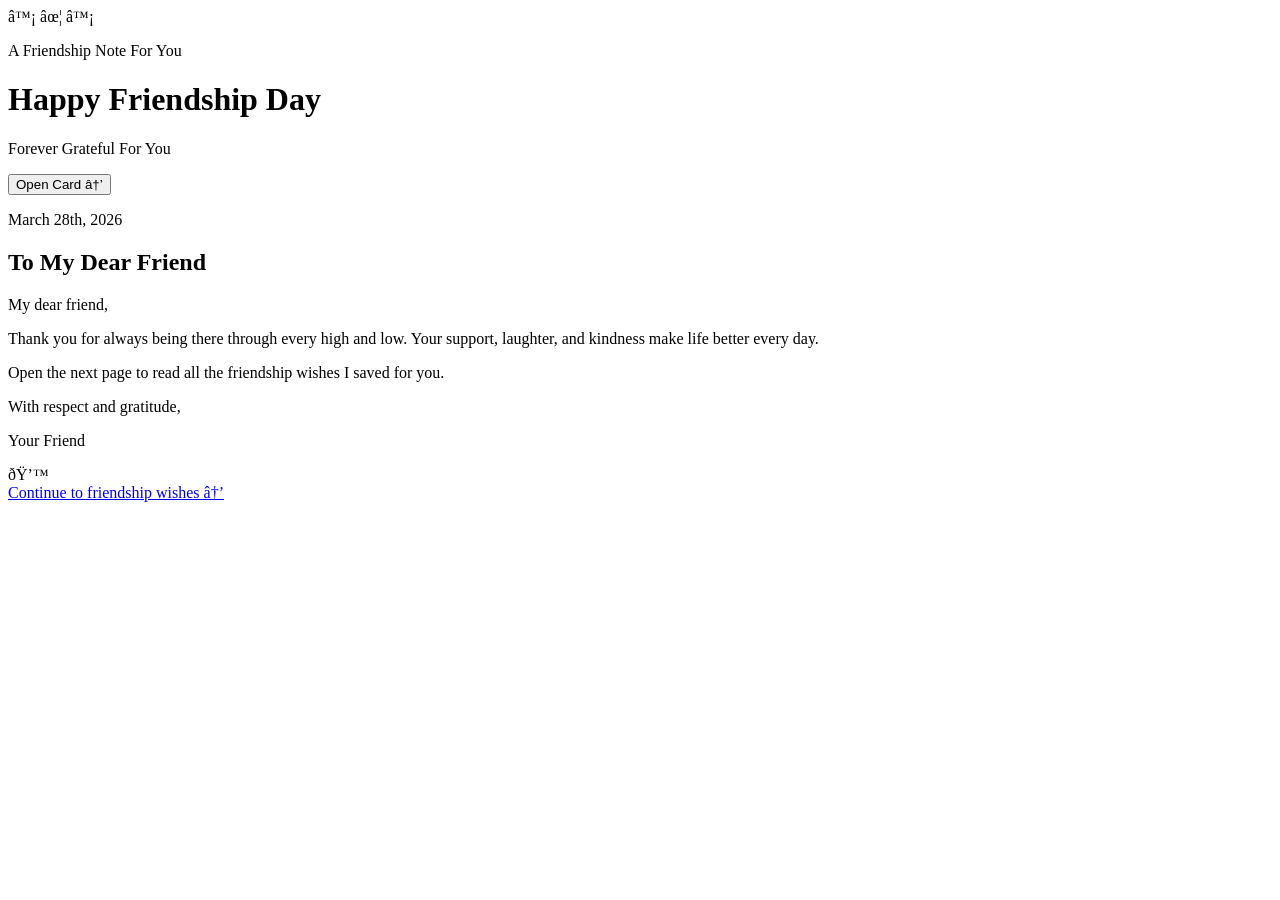
==== index.html @ 9c3d0e50 "Set wish lock date to March 28, 2026" ====
﻿<!DOCTYPE html>
<html lang="en">

<head>
    <meta charset="UTF-8">
    <meta name="viewport" content="width=device-width, initial-scale=1.0">
    <title>Friendship Wishes</title>
    <link rel="stylesheet" href="styles.css">
    <link href="https://fonts.googleapis.com/css2?family=Dancing+Script:wght@400;600;700&family=Caveat:wght@400;600&family=Playfair+Display:wght@400;600&display=swap" rel="stylesheet">
</head>

<body>
    <div class="minimal-bg"></div>
    <div class="floating-elements" id="floatingElements"></div>

    <main class="home-container">
        <div class="countdown-wrapper" id="countdownWrapper">
            <div class="countdown-card">
                <div class="countdown-header">
                    <span class="countdown-icon">ðŸ¤</span>
                    <h2 class="countdown-title">Friendship Wishes Unlock Soon</h2>
                    <p class="countdown-subtitle">Your friendship card opens in...</p>
                </div>

                <div class="countdown-timer" id="countdownTimer">
                    <div class="time-block">
                        <span class="time-value" id="days">00</span>
                        <span class="time-label">Days</span>
                    </div>
                    <div class="time-separator">:</div>
                    <div class="time-block">
                        <span class="time-value" id="hours">00</span>
                        <span class="time-label">Hours</span>
                    </div>
                    <div class="time-separator">:</div>
                    <div class="time-block">
                        <span class="time-value" id="minutes">00</span>
                        <span class="time-label">Minutes</span>
                    </div>
                    <div class="time-separator">:</div>
                    <div class="time-block">
                        <span class="time-value" id="seconds">00</span>
                        <span class="time-label">Seconds</span>
                    </div>
                </div>

                <p class="countdown-message">The friendship card will be revealed on<br><strong>March 28th, 2026</strong></p>
            </div>
        </div>

        <div class="card-wrapper" id="cardWrapper" style="display: none;">
            <div class="greeting-card" id="greetingCard">
                <div class="card-front">
                    <div class="card-decoration">
                        <span class="deco-heart">â™¡</span>
                        <span class="deco-star">âœ¦</span>
                        <span class="deco-heart small">â™¡</span>
                    </div>
                    <div class="card-content">
                        <p class="card-label">A Friendship Note For You</p>
                        <h1 class="card-title">Happy Friendship Day</h1>
                        <p class="card-subtitle">Forever Grateful For You</p>
                    </div>
                    <button class="open-button" id="openButton">
                        <span>Open Card</span>
                        <span class="arrow">â†’</span>
                    </button>
                </div>

                <div class="card-inside" id="cardInside">
                    <div class="inside-content">
                        <div class="message-header">
                            <p class="message-date">March 28th, 2026</p>
                            <h2 class="message-title">To My Dear Friend</h2>
                        </div>
                        <div class="message-body">
                            <p>My dear friend,</p>
                            <p>Thank you for always being there through every high and low. Your support, laughter, and kindness make life better every day.</p>
                            <p>Open the next page to read all the friendship wishes I saved for you.</p>
                        </div>
                        <div class="message-footer">
                            <p>With respect and gratitude,</p>
                            <p class="signature">Your Friend</p>
                        </div>
                    </div>
                </div>
            </div>
        </div>

        <div class="rose-container">
            <div class="rose">
                <div class="rose-bud">ðŸ’™</div>
                <div class="rose-stem"></div>
                <div class="rose-leaf leaf-left"></div>
                <div class="rose-leaf leaf-right"></div>
            </div>
        </div>

        <div class="next-hint" id="nextHint">
            <a href="wishes.html" class="continue-link">Continue to friendship wishes â†’</a>
        </div>
    </main>

    <script src="floating-animation.js"></script>
    <script src="script.js"></script>
</body>

</html>
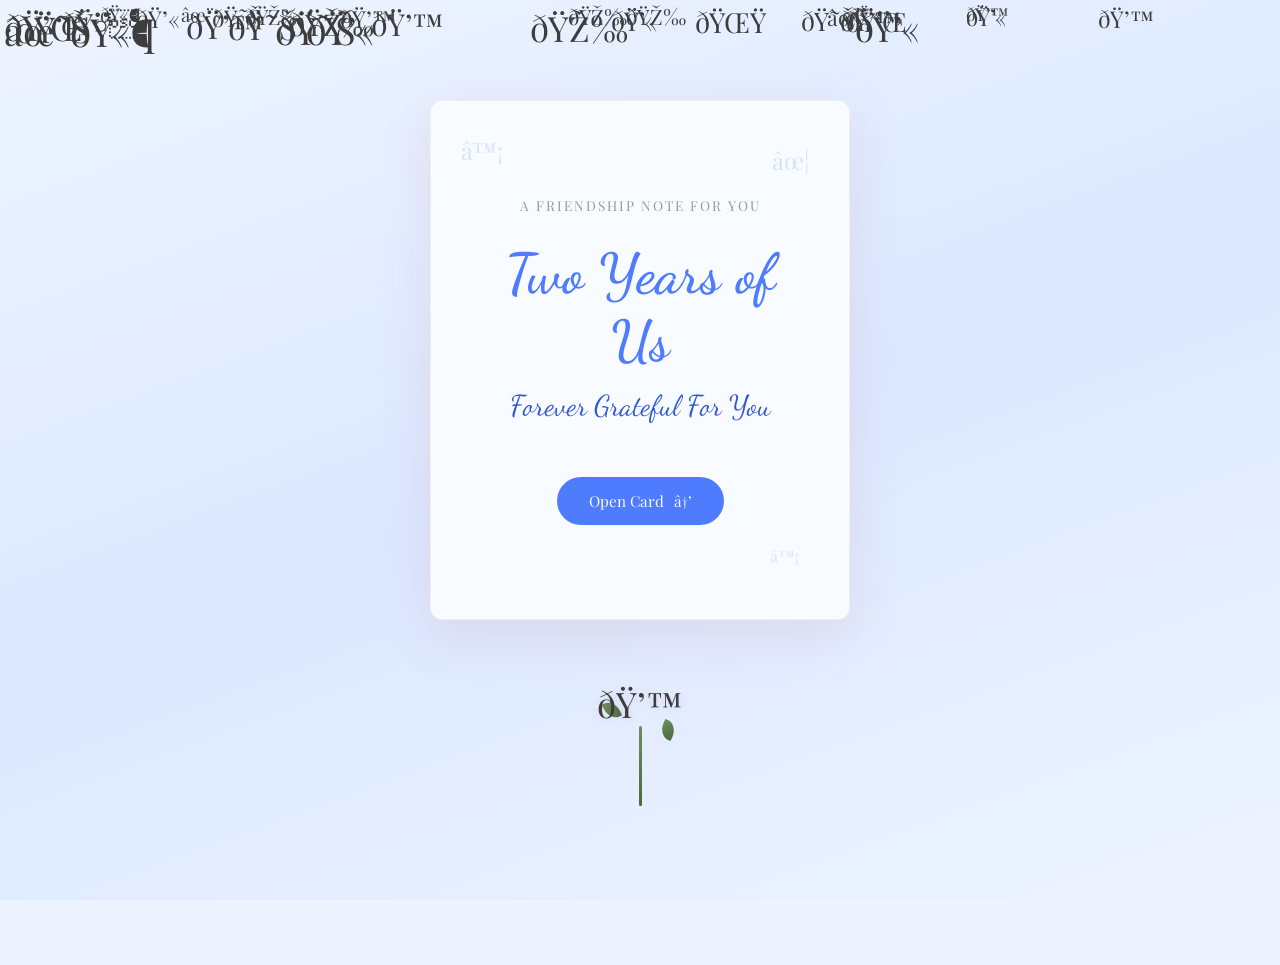
==== commit 943343bc: "Update heading to Two Years of Us and sync friendship wish content" ====
--- a/index.html
+++ b/index.html
@@ -58,7 +58,7 @@
                     </div>
                     <div class="card-content">
                         <p class="card-label">A Friendship Note For You</p>
-                        <h1 class="card-title">Happy Friendship Day</h1>
+                        <h1 class="card-title">Two Years of Us</h1>
                         <p class="card-subtitle">Forever Grateful For You</p>
                     </div>
                     <button class="open-button" id="openButton">
--- a/styles.css
+++ b/styles.css
@@ -0,0 +1,1088 @@
+﻿* {
+    margin: 0;
+    padding: 0;
+    box-sizing: border-box;
+}
+
+/* â•â•â•â•â•â•â•â•â•â•â•â•â•â•â•â•â•â•â•â•â•â•â•â•â•â•â•â•â•â•â•â•â•â•â•â•â•â•â•â•â•â•â•â•â•â•â•â•â•â•â•â•â•â•â•â•â•â•â•â•â•â•â•
+   DESIGN SYSTEM: Rose Gold & Cream - Modern Classical
+   â•â•â•â•â•â•â•â•â•â•â•â•â•â•â•â•â•â•â•â•â•â•â•â•â•â•â•â•â•â•â•â•â•â•â•â•â•â•â•â•â•â•â•â•â•â•â•â•â•â•â•â•â•â•â•â•â•â•â•â•â•â•â• */
+:root {
+    /* Primary Palette */
+    --rose-gold: #4f7cff;
+    --rose-gold-light: #8fb0ff;
+    --rose-gold-dark: #2f57d6;
+
+    /* Neutral Palette */
+    --cream: #eef4ff;
+    --cream-dark: #dce8ff;
+    --warm-white: #f8fbff;
+
+    /* Text Colors */
+    --text-primary: #3d3d3d;
+    --text-secondary: #6b6b6b;
+    --text-muted: #9a9a9a;
+
+    /* Accent */
+    --gold-accent: #59c3c3;
+
+    /* Shadows */
+    --shadow-soft: 0 4px 20px rgba(183, 110, 121, 0.08);
+    --shadow-medium: 0 8px 30px rgba(183, 110, 121, 0.12);
+    --shadow-strong: 0 15px 50px rgba(183, 110, 121, 0.15);
+}
+
+body {
+    font-family: 'Playfair Display', Georgia, serif;
+    min-height: 100vh;
+    background: var(--cream);
+    color: var(--text-primary);
+    overflow-x: hidden;
+    line-height: 1.6;
+}
+
+/* â•â•â•â•â•â•â•â•â•â•â•â•â•â•â•â•â•â•â•â•â•â•â•â•â•â•â•â•â•â•â•â•â•â•â•â•â•â•â•â•â•â•â•â•â•â•â•â•â•â•â•â•â•â•â•â•â•â•â•â•â•â•â•
+   BACKGROUND
+   â•â•â•â•â•â•â•â•â•â•â•â•â•â•â•â•â•â•â•â•â•â•â•â•â•â•â•â•â•â•â•â•â•â•â•â•â•â•â•â•â•â•â•â•â•â•â•â•â•â•â•â•â•â•â•â•â•â•â•â•â•â•â• */
+.minimal-bg {
+    position: fixed;
+    top: 0;
+    left: 0;
+    width: 100%;
+    height: 100%;
+    background: linear-gradient(160deg, var(--cream) 0%, var(--cream-dark) 50%, var(--cream) 100%);
+    z-index: 0;
+}
+
+/* â•â•â•â•â•â•â•â•â•â•â•â•â•â•â•â•â•â•â•â•â•â•â•â•â•â•â•â•â•â•â•â•â•â•â•â•â•â•â•â•â•â•â•â•â•â•â•â•â•â•â•â•â•â•â•â•â•â•â•â•â•â•â•
+   NAVIGATION
+   â•â•â•â•â•â•â•â•â•â•â•â•â•â•â•â•â•â•â•â•â•â•â•â•â•â•â•â•â•â•â•â•â•â•â•â•â•â•â•â•â•â•â•â•â•â•â•â•â•â•â•â•â•â•â•â•â•â•â•â•â•â•â• */
+.minimal-nav {
+    position: fixed;
+    top: 30px;
+    right: 30px;
+    z-index: 1000;
+    display: flex;
+    gap: 8px;
+    flex-wrap: wrap;
+    justify-content: flex-end;
+}
+
+.nav-item {
+    color: var(--text-secondary);
+    text-decoration: none;
+    font-size: 0.85rem;
+    font-weight: 500;
+    padding: 10px 20px;
+    border-radius: 30px;
+    background: var(--warm-white);
+    border: 1px solid rgba(183, 110, 121, 0.15);
+    transition: all 0.3s ease;
+    font-family: 'Playfair Display', serif;
+    letter-spacing: 0.5px;
+}
+
+.nav-item:hover {
+    color: var(--rose-gold);
+    border-color: var(--rose-gold-light);
+    transform: translateY(-2px);
+    box-shadow: var(--shadow-soft);
+}
+
+.nav-item.active {
+    background: var(--rose-gold);
+    color: var(--warm-white);
+    border-color: var(--rose-gold);
+}
+
+/* â•â•â•â•â•â•â•â•â•â•â•â•â•â•â•â•â•â•â•â•â•â•â•â•â•â•â•â•â•â•â•â•â•â•â•â•â•â•â•â•â•â•â•â•â•â•â•â•â•â•â•â•â•â•â•â•â•â•â•â•â•â•â•
+   HOME PAGE - GREETING CARD
+   â•â•â•â•â•â•â•â•â•â•â•â•â•â•â•â•â•â•â•â•â•â•â•â•â•â•â•â•â•â•â•â•â•â•â•â•â•â•â•â•â•â•â•â•â•â•â•â•â•â•â•â•â•â•â•â•â•â•â•â•â•â•â• */
+.home-container {
+    position: relative;
+    z-index: 1;
+    min-height: 100vh;
+    display: flex;
+    flex-direction: column;
+    align-items: center;
+    justify-content: center;
+    padding: 100px 20px 60px;
+}
+
+/* â•â•â•â•â•â•â•â•â•â•â•â•â•â•â•â•â•â•â•â•â•â•â•â•â•â•â•â•â•â•â•â•â•â•â•â•â•â•â•â•â•â•â•â•â•â•â•â•â•â•â•â•â•â•â•â•â•â•â•â•â•â•â•
+   COUNTDOWN TIMER
+   â•â•â•â•â•â•â•â•â•â•â•â•â•â•â•â•â•â•â•â•â•â•â•â•â•â•â•â•â•â•â•â•â•â•â•â•â•â•â•â•â•â•â•â•â•â•â•â•â•â•â•â•â•â•â•â•â•â•â•â•â•â•â• */
+.countdown-wrapper {
+    text-align: center;
+    margin-bottom: 2rem;
+}
+
+.countdown-card {
+    background: var(--warm-white);
+    border-radius: 16px;
+    padding: 3rem;
+    box-shadow: var(--shadow-strong);
+    border: 1px solid rgba(183, 110, 121, 0.1);
+    max-width: 500px;
+}
+
+.countdown-header {
+    margin-bottom: 2rem;
+}
+
+.countdown-icon {
+    font-size: 3rem;
+    display: block;
+    margin-bottom: 1rem;
+    animation: bounce 2s ease-in-out infinite;
+}
+
+@keyframes bounce {
+
+    0%,
+    100% {
+        transform: translateY(0);
+    }
+
+    50% {
+        transform: translateY(-10px);
+    }
+}
+
+.countdown-title {
+    font-family: 'Dancing Script', cursive;
+    font-size: 2.2rem;
+    color: var(--rose-gold);
+    margin-bottom: 0.5rem;
+}
+
+.countdown-subtitle {
+    font-size: 1rem;
+    color: var(--text-secondary);
+}
+
+.countdown-timer {
+    display: flex;
+    justify-content: center;
+    align-items: center;
+    gap: 0.5rem;
+    margin: 2rem 0;
+}
+
+.time-block {
+    background: linear-gradient(135deg, var(--rose-gold) 0%, var(--rose-gold-dark) 100%);
+    border-radius: 12px;
+    padding: 1rem 1.2rem;
+    min-width: 70px;
+    text-align: center;
+}
+
+.time-value {
+    font-family: 'Playfair Display', serif;
+    font-size: 2rem;
+    font-weight: 600;
+    color: var(--warm-white);
+    display: block;
+    line-height: 1;
+}
+
+.time-label {
+    font-size: 0.7rem;
+    color: rgba(255, 255, 255, 0.8);
+    text-transform: uppercase;
+    letter-spacing: 1px;
+    margin-top: 0.3rem;
+    display: block;
+}
+
+.time-separator {
+    font-size: 2rem;
+    color: var(--rose-gold);
+    font-weight: 600;
+}
+
+.countdown-message {
+    font-size: 0.95rem;
+    color: var(--text-secondary);
+    line-height: 1.6;
+}
+
+.countdown-message strong {
+    color: var(--rose-gold);
+}
+
+/* Card reveal animation */
+.card-wrapper.revealed {
+    animation: revealCard 0.8s ease-out;
+}
+
+@keyframes revealCard {
+    from {
+        opacity: 0;
+        transform: scale(0.9) translateY(20px);
+    }
+
+    to {
+        opacity: 1;
+        transform: scale(1) translateY(0);
+    }
+}
+
+.card-wrapper {
+    perspective: 1500px;
+    margin-bottom: 2rem;
+}
+
+.greeting-card {
+    position: relative;
+    width: 420px;
+    height: 520px;
+    cursor: pointer;
+}
+
+/* Card Front */
+.card-front {
+    position: absolute;
+    width: 100%;
+    height: 100%;
+    background: var(--warm-white);
+    border-radius: 12px;
+    box-shadow: var(--shadow-strong);
+    display: flex;
+    flex-direction: column;
+    align-items: center;
+    justify-content: center;
+    padding: 3rem;
+    text-align: center;
+    transition: all 0.6s cubic-bezier(0.4, 0, 0.2, 1);
+    transform-origin: left center;
+    border: 1px solid rgba(183, 110, 121, 0.1);
+    z-index: 2;
+    backface-visibility: hidden;
+}
+
+.greeting-card.opened .card-front {
+    transform: rotateY(-160deg);
+    box-shadow: none;
+}
+
+/* Decorations */
+.card-decoration {
+    position: absolute;
+    top: 0;
+    left: 0;
+    right: 0;
+    bottom: 0;
+    pointer-events: none;
+    overflow: hidden;
+}
+
+.deco-heart,
+.deco-star {
+    position: absolute;
+    color: var(--rose-gold-light);
+    opacity: 0.3;
+    font-size: 1.5rem;
+}
+
+.deco-heart:first-child {
+    top: 30px;
+    left: 30px;
+    animation: float1 4s ease-in-out infinite;
+}
+
+.deco-star {
+    top: 40px;
+    right: 40px;
+    animation: float2 5s ease-in-out infinite 0.5s;
+}
+
+.deco-heart.small {
+    bottom: 50px;
+    right: 50px;
+    font-size: 1rem;
+    animation: float1 4s ease-in-out infinite 1s;
+}
+
+@keyframes float1 {
+
+    0%,
+    100% {
+        transform: translateY(0) rotate(0deg);
+    }
+
+    50% {
+        transform: translateY(-8px) rotate(5deg);
+    }
+}
+
+@keyframes float2 {
+
+    0%,
+    100% {
+        transform: translateY(0) rotate(0deg);
+    }
+
+    50% {
+        transform: translateY(-6px) rotate(-5deg);
+    }
+}
+
+/* Card Content */
+.card-content {
+    position: relative;
+    z-index: 1;
+}
+
+.card-label {
+    font-size: 0.85rem;
+    color: var(--text-muted);
+    text-transform: uppercase;
+    letter-spacing: 2px;
+    margin-bottom: 1.5rem;
+}
+
+.card-title {
+    font-family: 'Dancing Script', cursive;
+    font-size: 3.5rem;
+    color: var(--rose-gold);
+    font-weight: 600;
+    margin-bottom: 0.5rem;
+    line-height: 1.2;
+}
+
+.card-subtitle {
+    font-family: 'Dancing Script', cursive;
+    font-size: 1.8rem;
+    color: var(--rose-gold-dark);
+    margin-top: 0.5rem;
+}
+
+.open-button {
+    margin-top: 3rem;
+    padding: 14px 32px;
+    background: var(--rose-gold);
+    color: var(--warm-white);
+    border: none;
+    border-radius: 30px;
+    font-family: 'Playfair Display', serif;
+    font-size: 0.95rem;
+    cursor: pointer;
+    transition: all 0.3s ease;
+    display: flex;
+    align-items: center;
+    gap: 10px;
+}
+
+.open-button:hover {
+    background: var(--rose-gold-dark);
+    transform: translateY(-3px);
+    box-shadow: var(--shadow-medium);
+}
+
+.open-button .arrow {
+    transition: transform 0.3s ease;
+}
+
+.open-button:hover .arrow {
+    transform: translateX(5px);
+}
+
+/* Card Inside */
+.card-inside {
+    position: absolute;
+    width: 100%;
+    height: 100%;
+    background: linear-gradient(135deg, var(--warm-white) 0%, var(--cream) 100%);
+    border-radius: 12px;
+    box-shadow: var(--shadow-medium);
+    padding: 2.5rem;
+    opacity: 0;
+    visibility: hidden;
+    transition: all 0.5s ease 0.3s;
+    border: 1px solid rgba(183, 110, 121, 0.1);
+    z-index: 1;
+    overflow: hidden;
+}
+
+.greeting-card.opened .card-inside {
+    opacity: 1;
+    visibility: visible;
+}
+
+/* Left Side Decoration */
+.card-inside::before {
+    content: '';
+    position: absolute;
+    left: 0;
+    top: 0;
+    bottom: 0;
+    width: 60px;
+    background: linear-gradient(180deg, var(--rose-gold-light) 0%, var(--rose-gold) 50%, var(--rose-gold-light) 100%);
+    opacity: 0.15;
+}
+
+.card-inside::after {
+    content: '';
+    position: absolute;
+    left: 60px;
+    top: 30px;
+    bottom: 30px;
+    width: 1px;
+    background: var(--rose-gold-light);
+    opacity: 0.4;
+}
+
+.inside-content {
+    padding-left: 2.5rem;
+    height: 100%;
+    display: flex;
+    flex-direction: column;
+}
+
+.message-header {
+    margin-bottom: 1.5rem;
+}
+
+.message-date {
+    font-size: 0.85rem;
+    color: var(--rose-gold);
+    font-style: italic;
+    margin-bottom: 0.5rem;
+}
+
+.message-title {
+    font-family: 'Dancing Script', cursive;
+    font-size: 2.5rem;
+    color: var(--text-primary);
+    font-weight: 600;
+}
+
+.message-body {
+    flex: 1;
+}
+
+.message-body p {
+    font-family: 'Caveat', cursive;
+    font-size: 1.4rem;
+    color: var(--text-secondary);
+    margin-bottom: 1rem;
+    line-height: 1.7;
+}
+
+.message-footer {
+    margin-top: auto;
+    text-align: right;
+    padding-top: 1rem;
+    border-top: 1px solid rgba(183, 110, 121, 0.15);
+}
+
+.message-footer p {
+    font-size: 0.95rem;
+    color: var(--text-secondary);
+    margin-bottom: 0.3rem;
+}
+
+.message-footer .signature {
+    font-family: 'Dancing Script', cursive;
+    font-size: 1.5rem;
+    color: var(--rose-gold);
+    font-weight: 600;
+}
+
+/* â•â•â•â•â•â•â•â•â•â•â•â•â•â•â•â•â•â•â•â•â•â•â•â•â•â•â•â•â•â•â•â•â•â•â•â•â•â•â•â•â•â•â•â•â•â•â•â•â•â•â•â•â•â•â•â•â•â•â•â•â•â•â•
+   ROSE DECORATION
+   â•â•â•â•â•â•â•â•â•â•â•â•â•â•â•â•â•â•â•â•â•â•â•â•â•â•â•â•â•â•â•â•â•â•â•â•â•â•â•â•â•â•â•â•â•â•â•â•â•â•â•â•â•â•â•â•â•â•â•â•â•â•â• */
+.rose-container {
+    margin: 1.5rem 0;
+    display: flex;
+    justify-content: center;
+    animation: fadeInUp 0.8s ease-out 0.3s both;
+}
+
+.rose {
+    position: relative;
+    width: 50px;
+    height: 140px;
+    display: flex;
+    flex-direction: column;
+    align-items: center;
+}
+
+.rose-bud {
+    font-size: 2.2rem;
+    z-index: 2;
+    animation: gentleSway 4s ease-in-out infinite;
+    filter: drop-shadow(0 2px 4px rgba(183, 110, 121, 0.2));
+}
+
+.rose-stem {
+    width: 3px;
+    height: 80px;
+    background: linear-gradient(180deg, #6b8f5e 0%, #4a6b3d 100%);
+    border-radius: 2px;
+    margin-top: -6px;
+    position: relative;
+}
+
+.rose-leaf {
+    position: absolute;
+    width: 14px;
+    height: 18px;
+    background: linear-gradient(135deg, #6b8f5e 0%, #4a6b3d 100%);
+    border-radius: 0 80% 0 80%;
+}
+
+.leaf-left {
+    left: -10px;
+    top: 25px;
+    transform: rotate(-25deg);
+}
+
+.leaf-right {
+    right: -10px;
+    top: 45px;
+    transform: rotate(25deg);
+}
+
+@keyframes gentleSway {
+
+    0%,
+    100% {
+        transform: rotate(-2deg);
+    }
+
+    50% {
+        transform: rotate(2deg);
+    }
+}
+
+/* â•â•â•â•â•â•â•â•â•â•â•â•â•â•â•â•â•â•â•â•â•â•â•â•â•â•â•â•â•â•â•â•â•â•â•â•â•â•â•â•â•â•â•â•â•â•â•â•â•â•â•â•â•â•â•â•â•â•â•â•â•â•â•
+   BUTTONS & LINKS
+   â•â•â•â•â•â•â•â•â•â•â•â•â•â•â•â•â•â•â•â•â•â•â•â•â•â•â•â•â•â•â•â•â•â•â•â•â•â•â•â•â•â•â•â•â•â•â•â•â•â•â•â•â•â•â•â•â•â•â•â•â•â•â• */
+.next-hint {
+    text-align: center;
+    margin-top: 1rem;
+    opacity: 0;
+    visibility: hidden;
+    transition: all 0.5s ease;
+}
+
+.next-hint.visible {
+    opacity: 1;
+    visibility: visible;
+}
+
+.continue-link,
+.next-button,
+.home-button,
+.bouquet-link {
+    color: var(--text-primary);
+    text-decoration: none;
+    font-size: 0.9rem;
+    display: inline-block;
+    padding: 12px 28px;
+    border-radius: 30px;
+    background: var(--warm-white);
+    border: 1px solid var(--rose-gold-light);
+    cursor: pointer;
+    transition: all 0.3s ease;
+    font-family: 'Playfair Display', serif;
+    letter-spacing: 0.5px;
+}
+
+.continue-link:hover,
+.next-button:hover,
+.home-button:hover,
+.bouquet-link:hover {
+    background: var(--rose-gold);
+    color: var(--warm-white);
+    border-color: var(--rose-gold);
+    transform: translateY(-3px);
+    box-shadow: var(--shadow-medium);
+}
+
+/* â•â•â•â•â•â•â•â•â•â•â•â•â•â•â•â•â•â•â•â•â•â•â•â•â•â•â•â•â•â•â•â•â•â•â•â•â•â•â•â•â•â•â•â•â•â•â•â•â•â•â•â•â•â•â•â•â•â•â•â•â•â•â•
+   FLOWING FLOWERS BACKGROUND
+   â•â•â•â•â•â•â•â•â•â•â•â•â•â•â•â•â•â•â•â•â•â•â•â•â•â•â•â•â•â•â•â•â•â•â•â•â•â•â•â•â•â•â•â•â•â•â•â•â•â•â•â•â•â•â•â•â•â•â•â•â•â•â• */
+.floating-elements {
+    position: fixed;
+    top: 0;
+    left: 0;
+    width: 100%;
+    height: 100%;
+    pointer-events: none;
+    z-index: 0;
+    overflow: hidden;
+}
+
+/* Legacy support for old elements */
+.floating-element {
+    position: absolute;
+    font-size: 1.2rem;
+    opacity: 0.08;
+    animation: float 25s infinite linear;
+    pointer-events: none;
+    color: var(--rose-gold);
+}
+
+/* Beautiful flowing flowers */
+.floating-flower {
+    position: absolute;
+    pointer-events: none;
+    filter: blur(0.3px);
+    animation: flowAndSway 30s ease-in-out infinite;
+    --sway-amount: 50px;
+    --rotation: 0deg;
+}
+
+@keyframes flowAndSway {
+    0% {
+        transform: translateY(105vh) translateX(0) rotate(0deg);
+        opacity: 0.15;
+    }
+
+    5% {
+        opacity: 0.22;
+    }
+
+    25% {
+        transform: translateY(70vh) translateX(calc(var(--sway-amount) * -1)) rotate(90deg);
+        opacity: 0.25;
+    }
+
+    50% {
+        transform: translateY(40vh) translateX(var(--sway-amount)) rotate(180deg);
+        opacity: 0.22;
+    }
+
+    75% {
+        transform: translateY(10vh) translateX(calc(var(--sway-amount) * -0.5)) rotate(270deg);
+        opacity: 0.18;
+    }
+
+    95% {
+        opacity: 0.1;
+    }
+
+    100% {
+        transform: translateY(-15vh) translateX(0) rotate(var(--rotation)) rotate(360deg);
+        opacity: 0;
+    }
+}
+
+/* Additional gentle floating for variety */
+@keyframes float {
+    0% {
+        transform: translateY(100vh) rotate(0deg);
+        opacity: 0;
+    }
+
+    10% {
+        opacity: 0.08;
+    }
+
+    90% {
+        opacity: 0.08;
+    }
+
+    100% {
+        transform: translateY(-50px) rotate(180deg);
+        opacity: 0;
+    }
+}
+
+/* â•â•â•â•â•â•â•â•â•â•â•â•â•â•â•â•â•â•â•â•â•â•â•â•â•â•â•â•â•â•â•â•â•â•â•â•â•â•â•â•â•â•â•â•â•â•â•â•â•â•â•â•â•â•â•â•â•â•â•â•â•â•â•
+   PAGE TITLE (Shared)
+   â•â•â•â•â•â•â•â•â•â•â•â•â•â•â•â•â•â•â•â•â•â•â•â•â•â•â•â•â•â•â•â•â•â•â•â•â•â•â•â•â•â•â•â•â•â•â•â•â•â•â•â•â•â•â•â•â•â•â•â•â•â•â• */
+.page-title {
+    font-family: 'Dancing Script', cursive;
+    font-size: 2.8rem;
+    color: var(--text-primary);
+    text-align: center;
+    font-weight: 600;
+    margin-bottom: 0.5rem;
+    letter-spacing: 1px;
+}
+
+/* â•â•â•â•â•â•â•â•â•â•â•â•â•â•â•â•â•â•â•â•â•â•â•â•â•â•â•â•â•â•â•â•â•â•â•â•â•â•â•â•â•â•â•â•â•â•â•â•â•â•â•â•â•â•â•â•â•â•â•â•â•â•â•
+   ANIMATIONS
+   â•â•â•â•â•â•â•â•â•â•â•â•â•â•â•â•â•â•â•â•â•â•â•â•â•â•â•â•â•â•â•â•â•â•â•â•â•â•â•â•â•â•â•â•â•â•â•â•â•â•â•â•â•â•â•â•â•â•â•â•â•â•â• */
+@keyframes fadeIn {
+    to {
+        opacity: 1;
+    }
+}
+
+@keyframes fadeInUp {
+    from {
+        opacity: 0;
+        transform: translateY(20px);
+    }
+
+    to {
+        opacity: 1;
+        transform: translateY(0);
+    }
+}
+
+/* â•â•â•â•â•â•â•â•â•â•â•â•â•â•â•â•â•â•â•â•â•â•â•â•â•â•â•â•â•â•â•â•â•â•â•â•â•â•â•â•â•â•â•â•â•â•â•â•â•â•â•â•â•â•â•â•â•â•â•â•â•â•â•
+   RESPONSIVE
+   â•â•â•â•â•â•â•â•â•â•â•â•â•â•â•â•â•â•â•â•â•â•â•â•â•â•â•â•â•â•â•â•â•â•â•â•â•â•â•â•â•â•â•â•â•â•â•â•â•â•â•â•â•â•â•â•â•â•â•â•â•â•â• */
+@media (max-width: 768px) {
+    .home-container {
+        padding: 80px 15px 40px;
+    }
+
+    .greeting-card {
+        width: 340px;
+        height: 450px;
+    }
+
+    .card-front {
+        padding: 2rem;
+    }
+
+    .card-title {
+        font-size: 2.8rem;
+    }
+
+    .card-subtitle {
+        font-size: 1.4rem;
+    }
+
+    .card-inside {
+        padding: 2rem;
+    }
+
+    .card-inside::before {
+        width: 40px;
+    }
+
+    .card-inside::after {
+        left: 40px;
+    }
+
+    .inside-content {
+        padding-left: 1.5rem;
+    }
+
+    .message-title {
+        font-size: 2rem;
+    }
+
+    .message-body p {
+        font-size: 1.2rem;
+    }
+
+    .minimal-nav {
+        top: 15px;
+        right: 15px;
+        gap: 5px;
+    }
+
+    .nav-item {
+        font-size: 0.75rem;
+        padding: 8px 14px;
+    }
+
+    .page-title {
+        font-size: 2.2rem;
+    }
+
+    /* Countdown Timer Responsive */
+    .countdown-card {
+        padding: 2rem 1.5rem;
+        max-width: 100%;
+    }
+
+    .countdown-title {
+        font-size: 1.8rem;
+    }
+
+    .countdown-subtitle {
+        font-size: 0.9rem;
+    }
+
+    .countdown-timer {
+        gap: 0.3rem;
+    }
+
+    .time-block {
+        padding: 0.8rem 0.9rem;
+        min-width: 58px;
+    }
+
+    .time-value {
+        font-size: 1.6rem;
+    }
+
+    .time-label {
+        font-size: 0.6rem;
+    }
+
+    .time-separator {
+        font-size: 1.5rem;
+    }
+
+    .countdown-message {
+        font-size: 0.85rem;
+    }
+
+    .countdown-icon {
+        font-size: 2.5rem;
+    }
+
+    /* Rose decoration */
+    .rose {
+        width: 40px;
+        height: 110px;
+    }
+
+    .rose-bud {
+        font-size: 1.8rem;
+    }
+
+    .rose-stem {
+        height: 60px;
+    }
+}
+
+@media (max-width: 480px) {
+    .home-container {
+        padding: 70px 10px 30px;
+    }
+
+    .greeting-card {
+        width: 290px;
+        height: 400px;
+    }
+
+    .card-front {
+        padding: 1.5rem;
+    }
+
+    .card-title {
+        font-size: 2.2rem;
+    }
+
+    .card-subtitle {
+        font-size: 1.2rem;
+    }
+
+    .card-label {
+        font-size: 0.75rem;
+        margin-bottom: 1rem;
+    }
+
+    .open-button {
+        padding: 12px 24px;
+        font-size: 0.85rem;
+        margin-top: 2rem;
+    }
+
+    .card-inside {
+        padding: 1.5rem;
+    }
+
+    .card-inside::before {
+        width: 30px;
+    }
+
+    .card-inside::after {
+        left: 30px;
+        top: 20px;
+        bottom: 20px;
+    }
+
+    .inside-content {
+        padding-left: 1rem;
+    }
+
+    .message-header {
+        margin-bottom: 1rem;
+    }
+
+    .message-date {
+        font-size: 0.75rem;
+    }
+
+    .message-title {
+        font-size: 1.6rem;
+    }
+
+    .message-body p {
+        font-size: 1.1rem;
+        line-height: 1.5;
+        margin-bottom: 0.8rem;
+    }
+
+    .message-footer {
+        padding-top: 0.8rem;
+    }
+
+    .message-footer p {
+        font-size: 0.85rem;
+    }
+
+    .message-footer .signature {
+        font-size: 1.2rem;
+    }
+
+    .minimal-nav {
+        justify-content: center;
+        right: auto;
+        left: 50%;
+        transform: translateX(-50%);
+        width: 95%;
+        top: 10px;
+    }
+
+    .nav-item {
+        font-size: 0.65rem;
+        padding: 6px 10px;
+    }
+
+    .page-title {
+        font-size: 1.8rem;
+    }
+
+    /* Countdown Timer Very Small Screens */
+    .countdown-card {
+        padding: 1.5rem 1rem;
+    }
+
+    .countdown-header {
+        margin-bottom: 1.5rem;
+    }
+
+    .countdown-title {
+        font-size: 1.5rem;
+    }
+
+    .countdown-subtitle {
+        font-size: 0.8rem;
+    }
+
+    .countdown-timer {
+        gap: 0.2rem;
+        flex-wrap: wrap;
+        justify-content: center;
+    }
+
+    .time-block {
+        padding: 0.6rem 0.7rem;
+        min-width: 50px;
+    }
+
+    .time-value {
+        font-size: 1.4rem;
+    }
+
+    .time-label {
+        font-size: 0.55rem;
+        letter-spacing: 0.5px;
+    }
+
+    .time-separator {
+        font-size: 1.2rem;
+    }
+
+    .countdown-message {
+        font-size: 0.8rem;
+    }
+
+    .countdown-icon {
+        font-size: 2rem;
+        margin-bottom: 0.5rem;
+    }
+
+    /* Rose */
+    .rose-container {
+        margin: 1rem 0;
+    }
+
+    .rose {
+        width: 35px;
+        height: 90px;
+    }
+
+    .rose-bud {
+        font-size: 1.5rem;
+    }
+
+    .rose-stem {
+        height: 45px;
+        width: 2px;
+    }
+
+    .rose-leaf {
+        width: 10px;
+        height: 14px;
+    }
+
+    .leaf-left {
+        left: -8px;
+        top: 18px;
+    }
+
+    .leaf-right {
+        right: -8px;
+        top: 32px;
+    }
+
+    /* Buttons */
+    .continue-link,
+    .next-button,
+    .home-button,
+    .bouquet-link {
+        font-size: 0.8rem;
+        padding: 10px 22px;
+    }
+}
+
+/* Extra small screens (320px) */
+@media (max-width: 360px) {
+    .greeting-card {
+        width: 260px;
+        height: 360px;
+    }
+
+    .card-title {
+        font-size: 1.9rem;
+    }
+
+    .card-subtitle {
+        font-size: 1rem;
+    }
+
+    .message-title {
+        font-size: 1.4rem;
+    }
+
+    .message-body p {
+        font-size: 1rem;
+    }
+
+    .countdown-timer {
+        gap: 0.15rem;
+    }
+
+    .time-block {
+        padding: 0.5rem 0.5rem;
+        min-width: 42px;
+    }
+
+    .time-value {
+        font-size: 1.2rem;
+    }
+
+    .time-separator {
+        font-size: 1rem;
+    }
+
+    .nav-item {
+        font-size: 0.6rem;
+        padding: 5px 8px;
+    }
+}
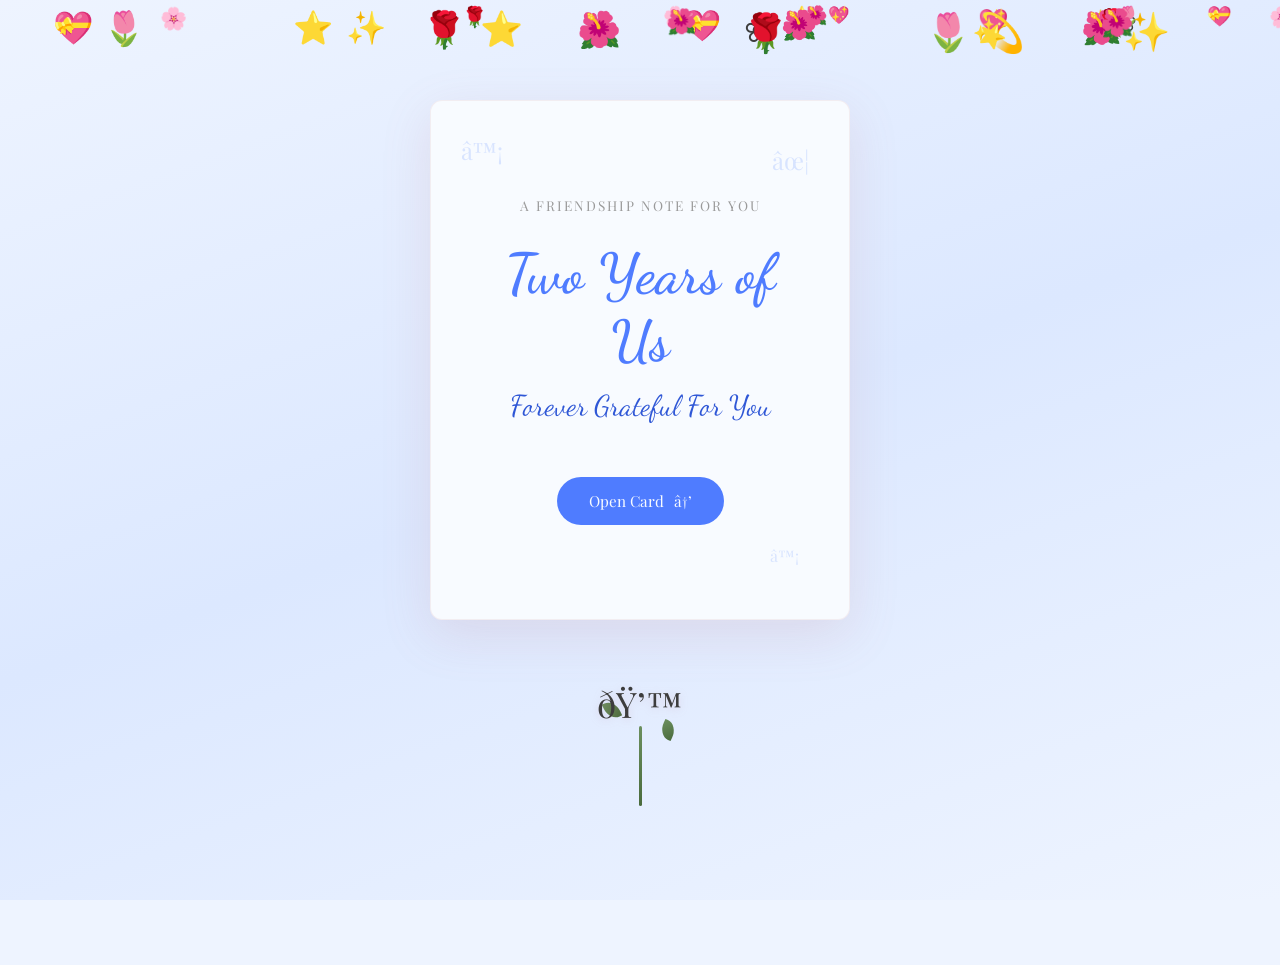
==== commit 160ba705: "Update friendship quote and background symbols" ====
--- a/index.html
+++ b/index.html
@@ -17,7 +17,7 @@
         <div class="countdown-wrapper" id="countdownWrapper">
             <div class="countdown-card">
                 <div class="countdown-header">
-                    <span class="countdown-icon">ðŸ¤</span>
+                    <p class="friendship-quote">"Single Soul Dwelling in Two Bodies"</p>
                     <h2 class="countdown-title">Friendship Wishes Unlock Soon</h2>
                     <p class="countdown-subtitle">Your friendship card opens in...</p>
                 </div>
--- a/styles.css
+++ b/styles.css
@@ -128,6 +128,13 @@
 
 .countdown-header {
     margin-bottom: 2rem;
+}
+
+.friendship-quote {
+    font-family: 'Caveat', cursive;
+    font-size: 1.5rem;
+    color: var(--rose-gold-dark);
+    margin-bottom: 0.8rem;
 }
 
 .countdown-icon {
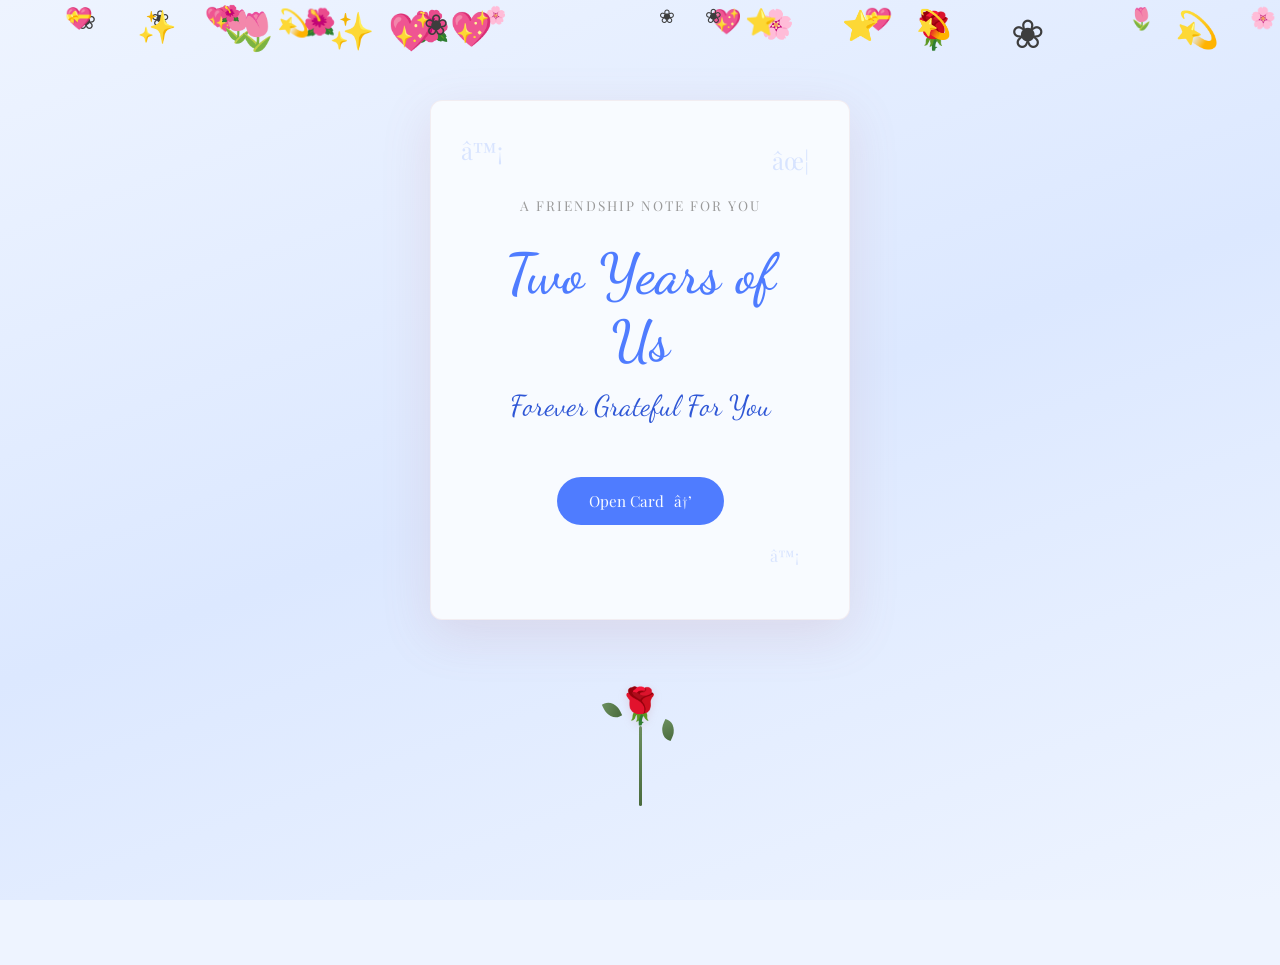
==== commit db8ce8b0: "Push latest user edits" ====
--- a/index.html
+++ b/index.html
@@ -89,7 +89,7 @@
 
         <div class="rose-container">
             <div class="rose">
-                <div class="rose-bud">ðŸ’™</div>
+                <div class="rose-bud">🌹</div>
                 <div class="rose-stem"></div>
                 <div class="rose-leaf leaf-left"></div>
                 <div class="rose-leaf leaf-right"></div>
@@ -97,7 +97,7 @@
         </div>
 
         <div class="next-hint" id="nextHint">
-            <a href="wishes.html" class="continue-link">Continue to friendship wishes â†’</a>
+            <a href="wishes.html" class="continue-link">Continue to friendship wishes</a>
         </div>
     </main>
 
